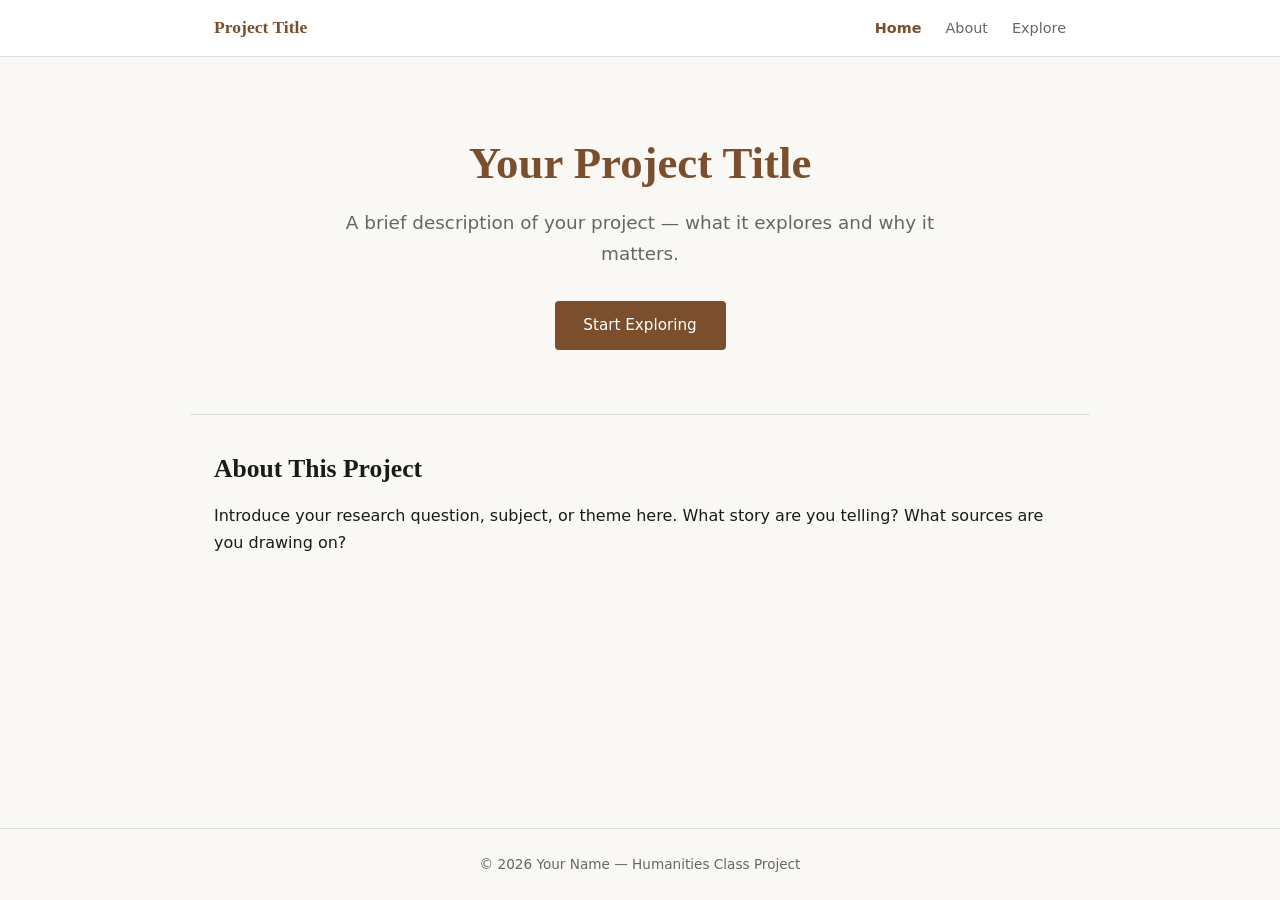
==== index.html @ 685ca919 "Initial project scaffold: HTML/CSS/JS starter site Three-page site (Home, About, Explore) with respo" ====
<!DOCTYPE html>
<html lang="en">
<head>
  <meta charset="UTF-8" />
  <meta name="viewport" content="width=device-width, initial-scale=1.0" />
  <title>Humanities Project</title>
  <link rel="stylesheet" href="css/style.css" />
</head>
<body>

  <header>
    <nav>
      <a href="index.html" class="nav-logo">Project Title</a>
      <ul>
        <li><a href="index.html" class="active">Home</a></li>
        <li><a href="about.html">About</a></li>
        <li><a href="explore.html">Explore</a></li>
      </ul>
    </nav>
  </header>

  <main>
    <section class="hero">
      <h1>Your Project Title</h1>
      <p class="subtitle">A brief description of your project — what it explores and why it matters.</p>
      <a href="explore.html" class="btn">Start Exploring</a>
    </section>

    <section class="intro">
      <h2>About This Project</h2>
      <p>Introduce your research question, subject, or theme here. What story are you telling? What sources are you drawing on?</p>
    </section>
  </main>

  <footer>
    <p>&copy; 2026 Your Name &mdash; Humanities Class Project</p>
  </footer>

  <script src="js/main.js"></script>
</body>
</html>
---- css/style.css ----
/* ===== Reset & Base ===== */
*, *::before, *::after {
  box-sizing: border-box;
  margin: 0;
  padding: 0;
}

:root {
  --color-bg: #faf8f4;
  --color-text: #1a1a1a;
  --color-accent: #7b4f2e;
  --color-accent-light: #c8956a;
  --color-muted: #666;
  --color-border: #ddd;
  --font-serif: Georgia, 'Times New Roman', serif;
  --font-sans: 'Segoe UI', system-ui, sans-serif;
  --max-width: 900px;
}

html {
  font-size: 16px;
  scroll-behavior: smooth;
}

body {
  background: var(--color-bg);
  color: var(--color-text);
  font-family: var(--font-sans);
  line-height: 1.7;
  display: flex;
  flex-direction: column;
  min-height: 100vh;
}

main {
  flex: 1;
}

/* ===== Navigation ===== */
header {
  background: #fff;
  border-bottom: 1px solid var(--color-border);
  position: sticky;
  top: 0;
  z-index: 100;
}

nav {
  max-width: var(--max-width);
  margin: 0 auto;
  padding: 0 1.5rem;
  display: flex;
  align-items: center;
  justify-content: space-between;
  height: 56px;
}

.nav-logo {
  font-family: var(--font-serif);
  font-size: 1.1rem;
  font-weight: bold;
  color: var(--color-accent);
  text-decoration: none;
}

nav ul {
  list-style: none;
  display: flex;
  gap: 1.5rem;
}

nav a {
  text-decoration: none;
  color: var(--color-muted);
  font-size: 0.9rem;
  transition: color 0.2s;
}

nav a:hover,
nav a.active {
  color: var(--color-accent);
  font-weight: 600;
}

/* ===== Hero ===== */
.hero {
  text-align: center;
  padding: 5rem 1.5rem 4rem;
  max-width: var(--max-width);
  margin: 0 auto;
}

.hero h1 {
  font-family: var(--font-serif);
  font-size: 2.8rem;
  line-height: 1.2;
  color: var(--color-accent);
  margin-bottom: 1rem;
}

.hero .subtitle {
  font-size: 1.15rem;
  color: var(--color-muted);
  max-width: 600px;
  margin: 0 auto 2rem;
}

.btn {
  display: inline-block;
  background: var(--color-accent);
  color: #fff;
  padding: 0.7rem 1.8rem;
  border-radius: 4px;
  text-decoration: none;
  font-size: 0.95rem;
  transition: background 0.2s;
}

.btn:hover {
  background: var(--color-accent-light);
}

/* ===== Content Sections ===== */
.intro {
  max-width: var(--max-width);
  margin: 0 auto;
  padding: 2rem 1.5rem 4rem;
  border-top: 1px solid var(--color-border);
}

.intro h2 {
  font-family: var(--font-serif);
  font-size: 1.6rem;
  margin-bottom: 0.75rem;
}

.page-content {
  max-width: var(--max-width);
  margin: 0 auto;
  padding: 3rem 1.5rem;
}

.page-content h1 {
  font-family: var(--font-serif);
  font-size: 2rem;
  margin-bottom: 1.25rem;
  color: var(--color-accent);
}

/* ===== Interactive Container ===== */
#interactive-container {
  margin-top: 2rem;
  min-height: 300px;
  border: 2px dashed var(--color-border);
  border-radius: 8px;
  display: flex;
  align-items: center;
  justify-content: center;
}

.placeholder {
  color: var(--color-muted);
  font-style: italic;
}

/* ===== Footer ===== */
footer {
  text-align: center;
  padding: 1.5rem;
  font-size: 0.85rem;
  color: var(--color-muted);
  border-top: 1px solid var(--color-border);
}

/* ===== Responsive ===== */
@media (max-width: 600px) {
  .hero h1 { font-size: 2rem; }
  nav ul { gap: 1rem; }
}
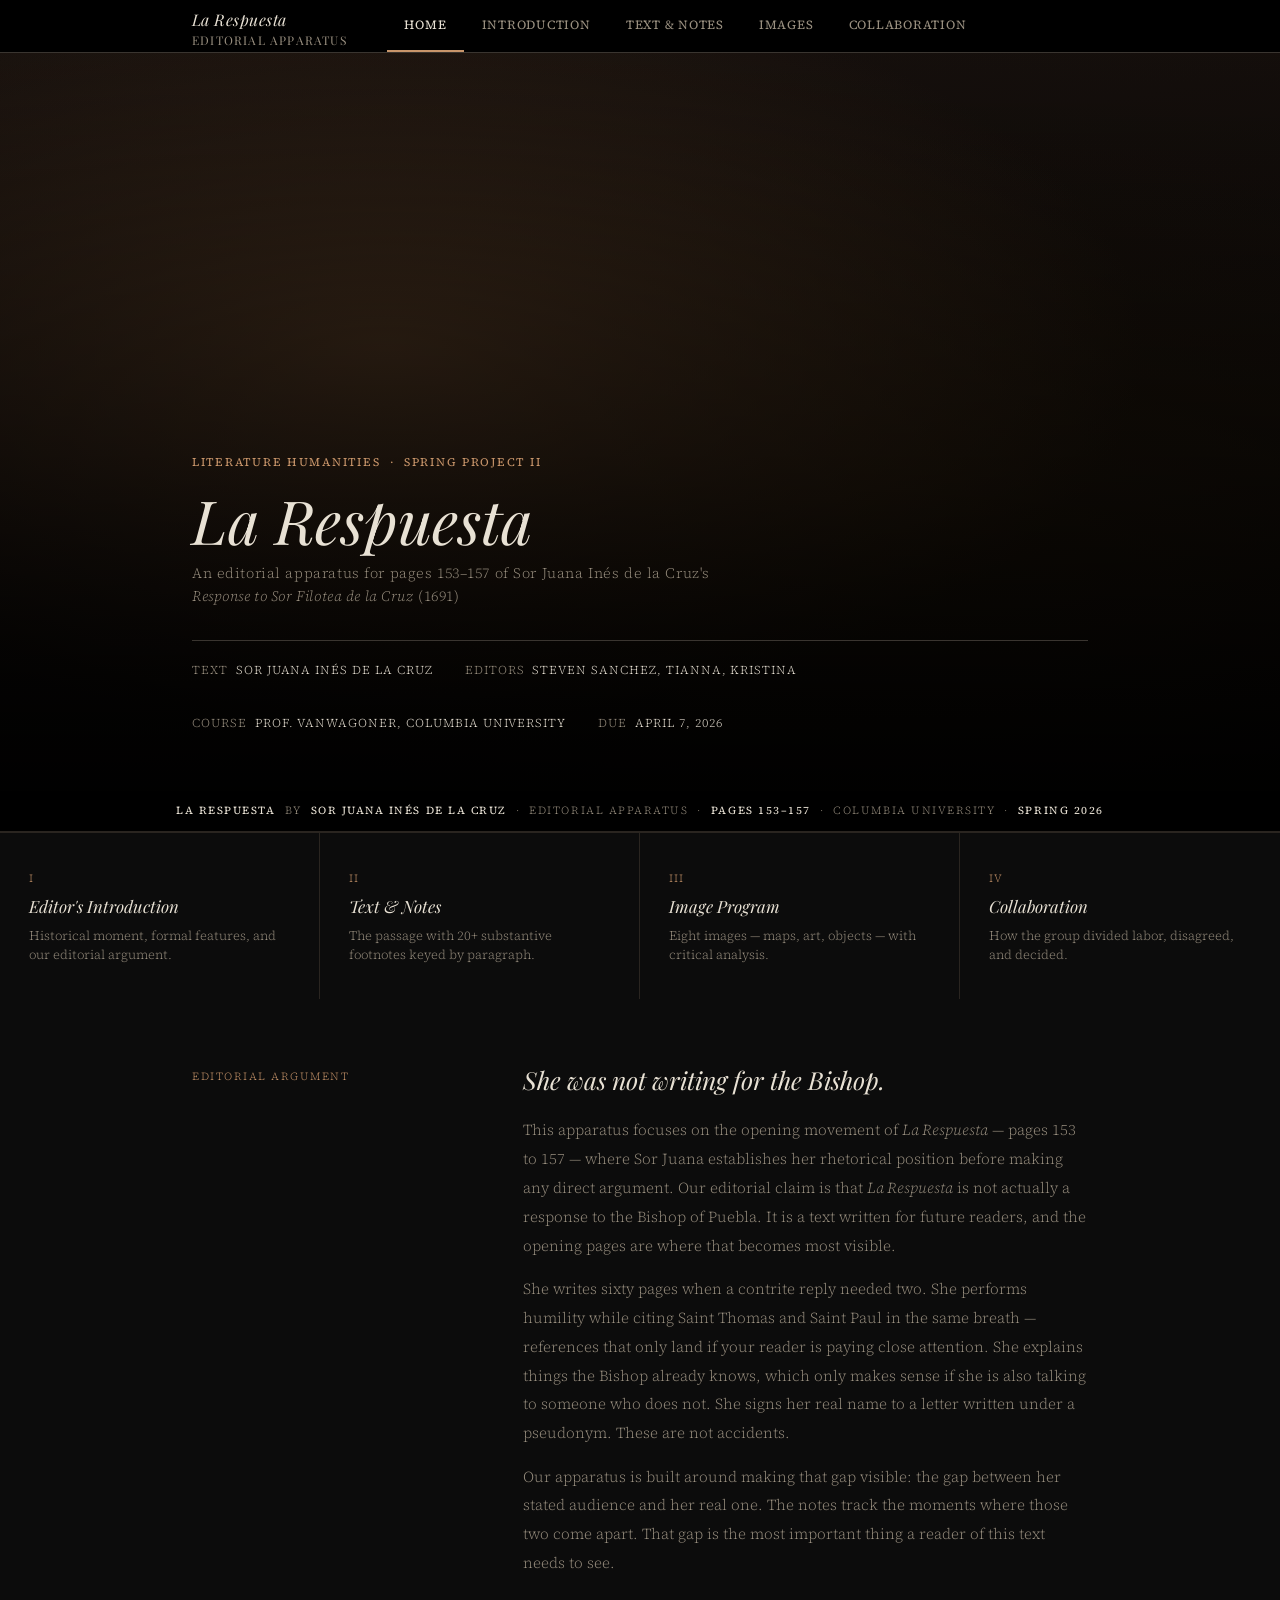
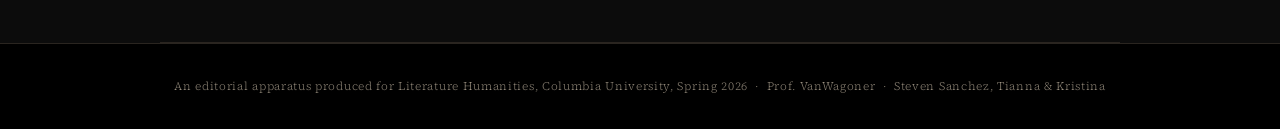
==== commit 0af34271: "Rebuild site: Digital Dante-inspired editorial apparatus for La Respuesta Full redesign with dark sc" ====
--- a/index.html
+++ b/index.html
@@ -3,37 +3,111 @@
 <head>
   <meta charset="UTF-8" />
   <meta name="viewport" content="width=device-width, initial-scale=1.0" />
-  <title>Humanities Project</title>
+  <title>La Respuesta — An Editorial Apparatus</title>
   <link rel="stylesheet" href="css/style.css" />
 </head>
 <body>
 
   <header>
     <nav>
-      <a href="index.html" class="nav-logo">Project Title</a>
+      <a href="index.html" class="nav-logo">
+        La Respuesta
+        <span>Editorial Apparatus</span>
+      </a>
       <ul>
         <li><a href="index.html" class="active">Home</a></li>
-        <li><a href="about.html">About</a></li>
-        <li><a href="explore.html">Explore</a></li>
+        <li><a href="introduction.html">Introduction</a></li>
+        <li><a href="text.html">Text &amp; Notes</a></li>
+        <li><a href="images.html">Images</a></li>
+        <li><a href="collaboration.html">Collaboration</a></li>
       </ul>
     </nav>
   </header>
 
   <main>
+
     <section class="hero">
-      <h1>Your Project Title</h1>
-      <p class="subtitle">A brief description of your project — what it explores and why it matters.</p>
-      <a href="explore.html" class="btn">Start Exploring</a>
+      <div class="hero-bg-fallback"></div>
+      <!-- Replace with a manuscript image: <img class="hero-img" src="assets/hero.jpg" alt=""> -->
+      <div class="hero-overlay"></div>
+      <div class="hero-content">
+        <p class="hero-eyebrow">Literature Humanities &nbsp;·&nbsp; Spring Project II</p>
+        <h1>La Respuesta</h1>
+        <p class="hero-subtitle">
+          An editorial apparatus for pages 153–157 of Sor Juana Inés de la Cruz's
+          <em>Response to Sor Filotea de la Cruz</em> (1691)
+        </p>
+        <div class="hero-meta">
+          <div>Text &nbsp;<span>Sor Juana Inés de la Cruz</span></div>
+          <div>Editors &nbsp;<span>Steven Sanchez, Tianna, Kristina</span></div>
+          <div>Course &nbsp;<span>Prof. VanWagoner, Columbia University</span></div>
+          <div>Due &nbsp;<span>April 7, 2026</span></div>
+        </div>
+      </div>
     </section>
 
-    <section class="intro">
-      <h2>About This Project</h2>
-      <p>Introduce your research question, subject, or theme here. What story are you telling? What sources are you drawing on?</p>
+    <div class="site-banner">
+      <strong>La Respuesta</strong> &nbsp;by&nbsp; <strong>Sor Juana Inés de la Cruz</strong>
+      &nbsp;·&nbsp; Editorial Apparatus &nbsp;·&nbsp; <strong>Pages 153–157</strong>
+      &nbsp;·&nbsp; Columbia University &nbsp;·&nbsp; <strong>Spring 2026</strong>
+    </div>
+
+    <div class="nav-cards">
+      <a href="introduction.html" class="nav-card">
+        <div class="nav-card-label">I</div>
+        <div class="nav-card-title">Editor's Introduction</div>
+        <div class="nav-card-desc">Historical moment, formal features, and our editorial argument.</div>
+      </a>
+      <a href="text.html" class="nav-card">
+        <div class="nav-card-label">II</div>
+        <div class="nav-card-title">Text &amp; Notes</div>
+        <div class="nav-card-desc">The passage with 20+ substantive footnotes keyed by paragraph.</div>
+      </a>
+      <a href="images.html" class="nav-card">
+        <div class="nav-card-label">III</div>
+        <div class="nav-card-title">Image Program</div>
+        <div class="nav-card-desc">Eight images — maps, art, objects — with critical analysis.</div>
+      </a>
+      <a href="collaboration.html" class="nav-card">
+        <div class="nav-card-label">IV</div>
+        <div class="nav-card-title">Collaboration</div>
+        <div class="nav-card-desc">How the group divided labor, disagreed, and decided.</div>
+      </a>
+    </div>
+
+    <section class="claim-section">
+      <div class="claim-label">Editorial Argument</div>
+      <div class="claim-body">
+        <h2>She was not writing for the Bishop.</h2>
+        <p>
+          This apparatus focuses on the opening movement of <em>La Respuesta</em> — pages 153 to 157 —
+          where Sor Juana establishes her rhetorical position before making any direct argument.
+          Our editorial claim is that <em>La Respuesta</em> is not actually a response to the Bishop
+          of Puebla. It is a text written for future readers, and the opening pages are where that
+          becomes most visible.
+        </p>
+        <p>
+          She writes sixty pages when a contrite reply needed two. She performs humility while
+          citing Saint Thomas and Saint Paul in the same breath — references that only land if
+          your reader is paying close attention. She explains things the Bishop already knows,
+          which only makes sense if she is also talking to someone who does not. She signs her
+          real name to a letter written under a pseudonym. These are not accidents.
+        </p>
+        <p>
+          Our apparatus is built around making that gap visible: the gap between her stated
+          audience and her real one. The notes track the moments where those two come apart.
+          That gap is the most important thing a reader of this text needs to see.
+        </p>
+      </div>
     </section>
+
   </main>
 
   <footer>
-    <p>&copy; 2026 Your Name &mdash; Humanities Class Project</p>
+    <p>
+      An editorial apparatus produced for Literature Humanities, Columbia University, Spring 2026 &nbsp;·&nbsp;
+      Prof. VanWagoner &nbsp;·&nbsp; Steven Sanchez, Tianna &amp; Kristina
+    </p>
   </footer>
 
   <script src="js/main.js"></script>
--- a/css/style.css
+++ b/css/style.css
@@ -1,4 +1,7 @@
-/* ===== Reset & Base ===== */
+/* ===== Fonts ===== */
+@import url('https://fonts.googleapis.com/css2?family=IM+Fell+English:ital@0;1&family=Playfair+Display:ital,wght@0,400;0,700;1,400&family=Source+Serif+4:ital,wght@0,300;0,400;1,300;1,400&display=swap');
+
+/* ===== Reset ===== */
 *, *::before, *::after {
   box-sizing: border-box;
   margin: 0;
@@ -6,174 +9,556 @@
 }
 
 :root {
-  --color-bg: #faf8f4;
-  --color-text: #1a1a1a;
-  --color-accent: #7b4f2e;
-  --color-accent-light: #c8956a;
-  --color-muted: #666;
-  --color-border: #ddd;
-  --font-serif: Georgia, 'Times New Roman', serif;
-  --font-sans: 'Segoe UI', system-ui, sans-serif;
-  --max-width: 900px;
-}
-
-html {
-  font-size: 16px;
-  scroll-behavior: smooth;
-}
+  --bg:          #0c0c0c;
+  --bg-section:  #111111;
+  --text:        #e8e1d4;
+  --text-muted:  #9a9080;
+  --accent:      #c8956a;
+  --accent-dim:  #7a4f2e;
+  --border:      #2a2520;
+  --border-mid:  #3a3530;
+  --gold:        #c9a84c;
+  --max-width:   960px;
+  --font-serif:  'IM Fell English', 'Playfair Display', Georgia, serif;
+  --font-body:   'Source Serif 4', Georgia, serif;
+}
+
+html { font-size: 16px; scroll-behavior: smooth; }
 
 body {
-  background: var(--color-bg);
-  color: var(--color-text);
-  font-family: var(--font-sans);
-  line-height: 1.7;
+  background: var(--bg);
+  color: var(--text);
+  font-family: var(--font-body);
+  font-weight: 300;
+  line-height: 1.8;
   display: flex;
   flex-direction: column;
   min-height: 100vh;
 }
 
-main {
-  flex: 1;
-}
+main { flex: 1; }
+
+a { color: inherit; text-decoration: none; }
 
 /* ===== Navigation ===== */
 header {
-  background: #fff;
-  border-bottom: 1px solid var(--color-border);
+  background: #000;
+  border-bottom: 1px solid var(--border-mid);
   position: sticky;
   top: 0;
-  z-index: 100;
+  z-index: 200;
 }
 
 nav {
   max-width: var(--max-width);
   margin: 0 auto;
-  padding: 0 1.5rem;
+  padding: 0 2rem;
   display: flex;
   align-items: center;
-  justify-content: space-between;
-  height: 56px;
+  height: 52px;
+  gap: 0;
 }
 
 .nav-logo {
   font-family: var(--font-serif);
-  font-size: 1.1rem;
-  font-weight: bold;
-  color: var(--color-accent);
-  text-decoration: none;
+  font-size: 1rem;
+  color: var(--text);
+  letter-spacing: 0.03em;
+  margin-right: 2.5rem;
+  white-space: nowrap;
+  font-style: italic;
+}
+
+.nav-logo span {
+  font-style: normal;
+  color: var(--text-muted);
+  font-size: 0.75rem;
+  letter-spacing: 0.1em;
+  text-transform: uppercase;
+  display: block;
+  line-height: 1;
 }
 
 nav ul {
   list-style: none;
   display: flex;
-  gap: 1.5rem;
-}
-
-nav a {
-  text-decoration: none;
-  color: var(--color-muted);
-  font-size: 0.9rem;
-  transition: color 0.2s;
-}
-
-nav a:hover,
-nav a.active {
-  color: var(--color-accent);
-  font-weight: 600;
+  height: 100%;
+}
+
+nav ul li {
+  height: 100%;
+}
+
+nav ul li a {
+  display: flex;
+  align-items: center;
+  height: 100%;
+  padding: 0 1.1rem;
+  font-family: var(--font-body);
+  font-size: 0.78rem;
+  font-weight: 400;
+  letter-spacing: 0.06em;
+  text-transform: uppercase;
+  color: var(--text-muted);
+  border-bottom: 2px solid transparent;
+  transition: color 0.2s, border-color 0.2s;
+}
+
+nav ul li a:hover,
+nav ul li a.active {
+  color: var(--text);
+  border-bottom-color: var(--accent);
 }
 
 /* ===== Hero ===== */
 .hero {
-  text-align: center;
-  padding: 5rem 1.5rem 4rem;
+  position: relative;
+  height: 82vh;
+  min-height: 520px;
+  display: flex;
+  align-items: flex-end;
+  overflow: hidden;
+  background: #000;
+}
+
+.hero-img {
+  position: absolute;
+  inset: 0;
+  width: 100%;
+  height: 100%;
+  object-fit: cover;
+  opacity: 0.45;
+}
+
+/* Fallback parchment texture when no image is present */
+.hero-bg-fallback {
+  position: absolute;
+  inset: 0;
+  background:
+    radial-gradient(ellipse at 30% 40%, #3d2a1a 0%, transparent 60%),
+    radial-gradient(ellipse at 70% 60%, #1a1208 0%, transparent 60%),
+    linear-gradient(170deg, #1c1410 0%, #080604 100%);
+  opacity: 1;
+}
+
+.hero-overlay {
+  position: absolute;
+  inset: 0;
+  background: linear-gradient(
+    to top,
+    rgba(0,0,0,0.92) 0%,
+    rgba(0,0,0,0.5) 45%,
+    rgba(0,0,0,0.15) 100%
+  );
+}
+
+.hero-content {
+  position: relative;
+  z-index: 10;
   max-width: var(--max-width);
   margin: 0 auto;
+  padding: 0 2rem 3.5rem;
+  width: 100%;
+}
+
+.hero-eyebrow {
+  font-family: var(--font-body);
+  font-size: 0.72rem;
+  font-weight: 400;
+  letter-spacing: 0.15em;
+  text-transform: uppercase;
+  color: var(--accent);
+  margin-bottom: 0.9rem;
 }
 
 .hero h1 {
   font-family: var(--font-serif);
-  font-size: 2.8rem;
-  line-height: 1.2;
-  color: var(--color-accent);
-  margin-bottom: 1rem;
-}
-
-.hero .subtitle {
-  font-size: 1.15rem;
-  color: var(--color-muted);
-  max-width: 600px;
-  margin: 0 auto 2rem;
-}
-
-.btn {
-  display: inline-block;
-  background: var(--color-accent);
-  color: #fff;
-  padding: 0.7rem 1.8rem;
-  border-radius: 4px;
-  text-decoration: none;
-  font-size: 0.95rem;
+  font-size: clamp(2.2rem, 5vw, 3.8rem);
+  font-weight: 400;
+  font-style: italic;
+  line-height: 1.1;
+  color: var(--text);
+  margin-bottom: 0.5rem;
+  max-width: 700px;
+}
+
+.hero-subtitle {
+  font-family: var(--font-body);
+  font-size: 0.9rem;
+  color: var(--text-muted);
+  letter-spacing: 0.04em;
+  margin-bottom: 2rem;
+  max-width: 560px;
+  line-height: 1.6;
+}
+
+.hero-meta {
+  display: flex;
+  gap: 2rem;
+  flex-wrap: wrap;
+  font-size: 0.75rem;
+  letter-spacing: 0.08em;
+  text-transform: uppercase;
+  color: var(--text-muted);
+  border-top: 1px solid var(--border-mid);
+  padding-top: 1.2rem;
+}
+
+.hero-meta span { color: var(--text); }
+
+/* ===== Banner strip (like Digital Dante's subtitle bar) ===== */
+.site-banner {
+  background: #000;
+  border-bottom: 1px solid var(--border);
+  text-align: center;
+  padding: 0.65rem 2rem;
+  font-size: 0.68rem;
+  letter-spacing: 0.14em;
+  text-transform: uppercase;
+  color: var(--text-muted);
+}
+
+.site-banner strong { color: var(--text); font-weight: 400; }
+
+/* ===== Nav Cards (home page section grid) ===== */
+.nav-cards {
+  display: grid;
+  grid-template-columns: repeat(auto-fit, minmax(200px, 1fr));
+  border-top: 1px solid var(--border);
+}
+
+.nav-card {
+  border-right: 1px solid var(--border);
+  padding: 2.2rem 1.8rem;
   transition: background 0.2s;
-}
-
-.btn:hover {
-  background: var(--color-accent-light);
-}
-
-/* ===== Content Sections ===== */
-.intro {
+  cursor: pointer;
+  display: flex;
+  flex-direction: column;
+  gap: 0.5rem;
+}
+
+.nav-card:last-child { border-right: none; }
+
+.nav-card:hover { background: var(--bg-section); }
+
+.nav-card-label {
+  font-size: 0.68rem;
+  letter-spacing: 0.12em;
+  text-transform: uppercase;
+  color: var(--accent);
+}
+
+.nav-card-title {
+  font-family: var(--font-serif);
+  font-size: 1.05rem;
+  font-style: italic;
+  color: var(--text);
+  line-height: 1.3;
+}
+
+.nav-card-desc {
+  font-size: 0.8rem;
+  color: var(--text-muted);
+  line-height: 1.5;
+}
+
+/* ===== Claim section ===== */
+.claim-section {
   max-width: var(--max-width);
   margin: 0 auto;
-  padding: 2rem 1.5rem 4rem;
-  border-top: 1px solid var(--color-border);
-}
-
-.intro h2 {
-  font-family: var(--font-serif);
-  font-size: 1.6rem;
-  margin-bottom: 0.75rem;
+  padding: 4rem 2rem;
+  display: grid;
+  grid-template-columns: 1fr 2fr;
+  gap: 3rem;
+  border-bottom: 1px solid var(--border);
+}
+
+.claim-label {
+  font-size: 0.68rem;
+  letter-spacing: 0.14em;
+  text-transform: uppercase;
+  color: var(--accent);
+  padding-top: 0.25rem;
+}
+
+.claim-body h2 {
+  font-family: var(--font-serif);
+  font-size: 1.55rem;
+  font-style: italic;
+  font-weight: 400;
+  line-height: 1.35;
+  color: var(--text);
+  margin-bottom: 1.2rem;
+}
+
+.claim-body p {
+  font-size: 0.95rem;
+  color: var(--text-muted);
+  line-height: 1.9;
+  margin-bottom: 0.9rem;
+}
+
+.claim-body p:last-child { margin-bottom: 0; }
+
+/* ===== Page layout ===== */
+.page-header {
+  background: #000;
+  border-bottom: 1px solid var(--border-mid);
+  padding: 3.5rem 2rem 2.5rem;
+}
+
+.page-header-inner {
+  max-width: var(--max-width);
+  margin: 0 auto;
+}
+
+.page-eyebrow {
+  font-size: 0.68rem;
+  letter-spacing: 0.14em;
+  text-transform: uppercase;
+  color: var(--accent);
+  margin-bottom: 0.8rem;
+}
+
+.page-header h1 {
+  font-family: var(--font-serif);
+  font-size: clamp(1.8rem, 4vw, 2.8rem);
+  font-style: italic;
+  font-weight: 400;
+  line-height: 1.2;
+  color: var(--text);
+  margin-bottom: 0.7rem;
+}
+
+.page-header .byline {
+  font-size: 0.78rem;
+  color: var(--text-muted);
+  letter-spacing: 0.04em;
 }
 
 .page-content {
   max-width: var(--max-width);
   margin: 0 auto;
-  padding: 3rem 1.5rem;
-}
-
-.page-content h1 {
-  font-family: var(--font-serif);
-  font-size: 2rem;
-  margin-bottom: 1.25rem;
-  color: var(--color-accent);
-}
-
-/* ===== Interactive Container ===== */
-#interactive-container {
-  margin-top: 2rem;
-  min-height: 300px;
-  border: 2px dashed var(--color-border);
-  border-radius: 8px;
+  padding: 3rem 2rem 5rem;
+}
+
+/* ===== Prose ===== */
+.prose h2 {
+  font-family: var(--font-serif);
+  font-size: 1.35rem;
+  font-style: italic;
+  font-weight: 400;
+  color: var(--text);
+  margin: 2.5rem 0 0.9rem;
+  padding-bottom: 0.5rem;
+  border-bottom: 1px solid var(--border);
+}
+
+.prose p {
+  font-size: 1rem;
+  line-height: 1.9;
+  color: var(--text-muted);
+  margin-bottom: 1.2rem;
+}
+
+.prose p strong { color: var(--text); font-weight: 400; }
+
+.prose blockquote {
+  margin: 2rem 0;
+  padding: 1.2rem 1.8rem;
+  border-left: 3px solid var(--accent-dim);
+  background: var(--bg-section);
+}
+
+.prose blockquote p {
+  font-style: italic;
+  color: var(--text);
+  margin-bottom: 0;
+}
+
+/* ===== Annotated text ===== */
+.text-passage {
+  background: var(--bg-section);
+  border: 1px solid var(--border-mid);
+  border-radius: 2px;
+  padding: 2.5rem 3rem;
+  margin-bottom: 3rem;
+  font-family: var(--font-serif);
+  font-size: 1rem;
+  line-height: 2.1;
+  color: var(--text);
+}
+
+.text-passage p { margin-bottom: 1.2em; }
+
+.note-marker {
+  color: var(--gold);
+  font-size: 0.72rem;
+  vertical-align: super;
+  cursor: pointer;
+  font-family: var(--font-body);
+  font-style: normal;
+  margin-left: 1px;
+  transition: color 0.15s;
+}
+
+.note-marker:hover { color: var(--accent); }
+
+/* ===== Notes list ===== */
+.notes-list {
+  counter-reset: note;
+  list-style: none;
+  padding: 0;
+}
+
+.notes-list li {
+  display: grid;
+  grid-template-columns: 2.5rem 1fr;
+  gap: 0.5rem;
+  padding: 1.1rem 0;
+  border-bottom: 1px solid var(--border);
+  font-size: 0.9rem;
+  line-height: 1.75;
+  color: var(--text-muted);
+}
+
+.notes-list li:last-child { border-bottom: none; }
+
+.note-num {
+  color: var(--gold);
+  font-family: var(--font-body);
+  font-size: 0.75rem;
+  padding-top: 0.15rem;
+  font-style: normal;
+}
+
+.note-tag {
+  font-size: 0.65rem;
+  letter-spacing: 0.08em;
+  text-transform: uppercase;
+  color: var(--accent-dim);
+  border: 1px solid var(--accent-dim);
+  padding: 0.1rem 0.4rem;
+  border-radius: 2px;
+  margin-left: 0.5rem;
+  vertical-align: middle;
+}
+
+/* ===== Images ===== */
+.image-grid {
+  display: grid;
+  grid-template-columns: 1fr;
+  gap: 4rem;
+}
+
+.image-entry {
+  border-bottom: 1px solid var(--border);
+  padding-bottom: 4rem;
+}
+
+.image-entry:last-child { border-bottom: none; padding-bottom: 0; }
+
+.image-figure {
+  background: var(--bg-section);
+  border: 1px solid var(--border-mid);
+  margin-bottom: 1.5rem;
   display: flex;
   align-items: center;
   justify-content: center;
-}
-
-.placeholder {
-  color: var(--color-muted);
-  font-style: italic;
+  min-height: 260px;
+  overflow: hidden;
+}
+
+.image-figure img {
+  width: 100%;
+  display: block;
+  max-height: 500px;
+  object-fit: contain;
+}
+
+.image-placeholder {
+  display: flex;
+  flex-direction: column;
+  align-items: center;
+  justify-content: center;
+  min-height: 260px;
+  color: var(--text-muted);
+  text-align: center;
+  padding: 2rem;
+}
+
+.image-placeholder .icon { font-size: 2rem; margin-bottom: 0.5rem; opacity: 0.3; }
+
+.image-num {
+  font-size: 0.65rem;
+  letter-spacing: 0.12em;
+  text-transform: uppercase;
+  color: var(--accent);
+  margin-bottom: 0.4rem;
+}
+
+.image-caption {
+  font-family: var(--font-serif);
+  font-size: 1.05rem;
+  font-style: italic;
+  color: var(--text);
+  margin-bottom: 0.4rem;
+}
+
+.image-source {
+  font-size: 0.75rem;
+  color: var(--text-muted);
+  margin-bottom: 1.1rem;
+}
+
+.image-analysis {
+  font-size: 0.92rem;
+  line-height: 1.85;
+  color: var(--text-muted);
+}
+
+/* ===== Argument callout ===== */
+.callout {
+  border: 1px solid var(--accent-dim);
+  background: #160e08;
+  padding: 1.5rem 2rem;
+  margin: 2rem 0;
+  border-radius: 2px;
+}
+
+.callout-label {
+  font-size: 0.65rem;
+  letter-spacing: 0.12em;
+  text-transform: uppercase;
+  color: var(--accent);
+  margin-bottom: 0.6rem;
+}
+
+.callout p {
+  font-size: 0.92rem;
+  color: var(--text);
+  line-height: 1.8;
+  margin: 0;
 }
 
 /* ===== Footer ===== */
 footer {
+  background: #000;
+  border-top: 1px solid var(--border);
+  padding: 2rem;
   text-align: center;
-  padding: 1.5rem;
-  font-size: 0.85rem;
-  color: var(--color-muted);
-  border-top: 1px solid var(--color-border);
-}
+  font-size: 0.72rem;
+  letter-spacing: 0.06em;
+  color: var(--text-muted);
+}
+
+footer a { color: var(--text-muted); border-bottom: 1px solid var(--border-mid); }
 
 /* ===== Responsive ===== */
-@media (max-width: 600px) {
-  .hero h1 { font-size: 2rem; }
-  nav ul { gap: 1rem; }
-}
+@media (max-width: 700px) {
+  .claim-section { grid-template-columns: 1fr; gap: 1rem; }
+  .nav-cards { grid-template-columns: 1fr 1fr; }
+  .text-passage { padding: 1.5rem; }
+  nav ul li a { padding: 0 0.7rem; font-size: 0.72rem; }
+  .nav-logo { margin-right: 1rem; }
+}
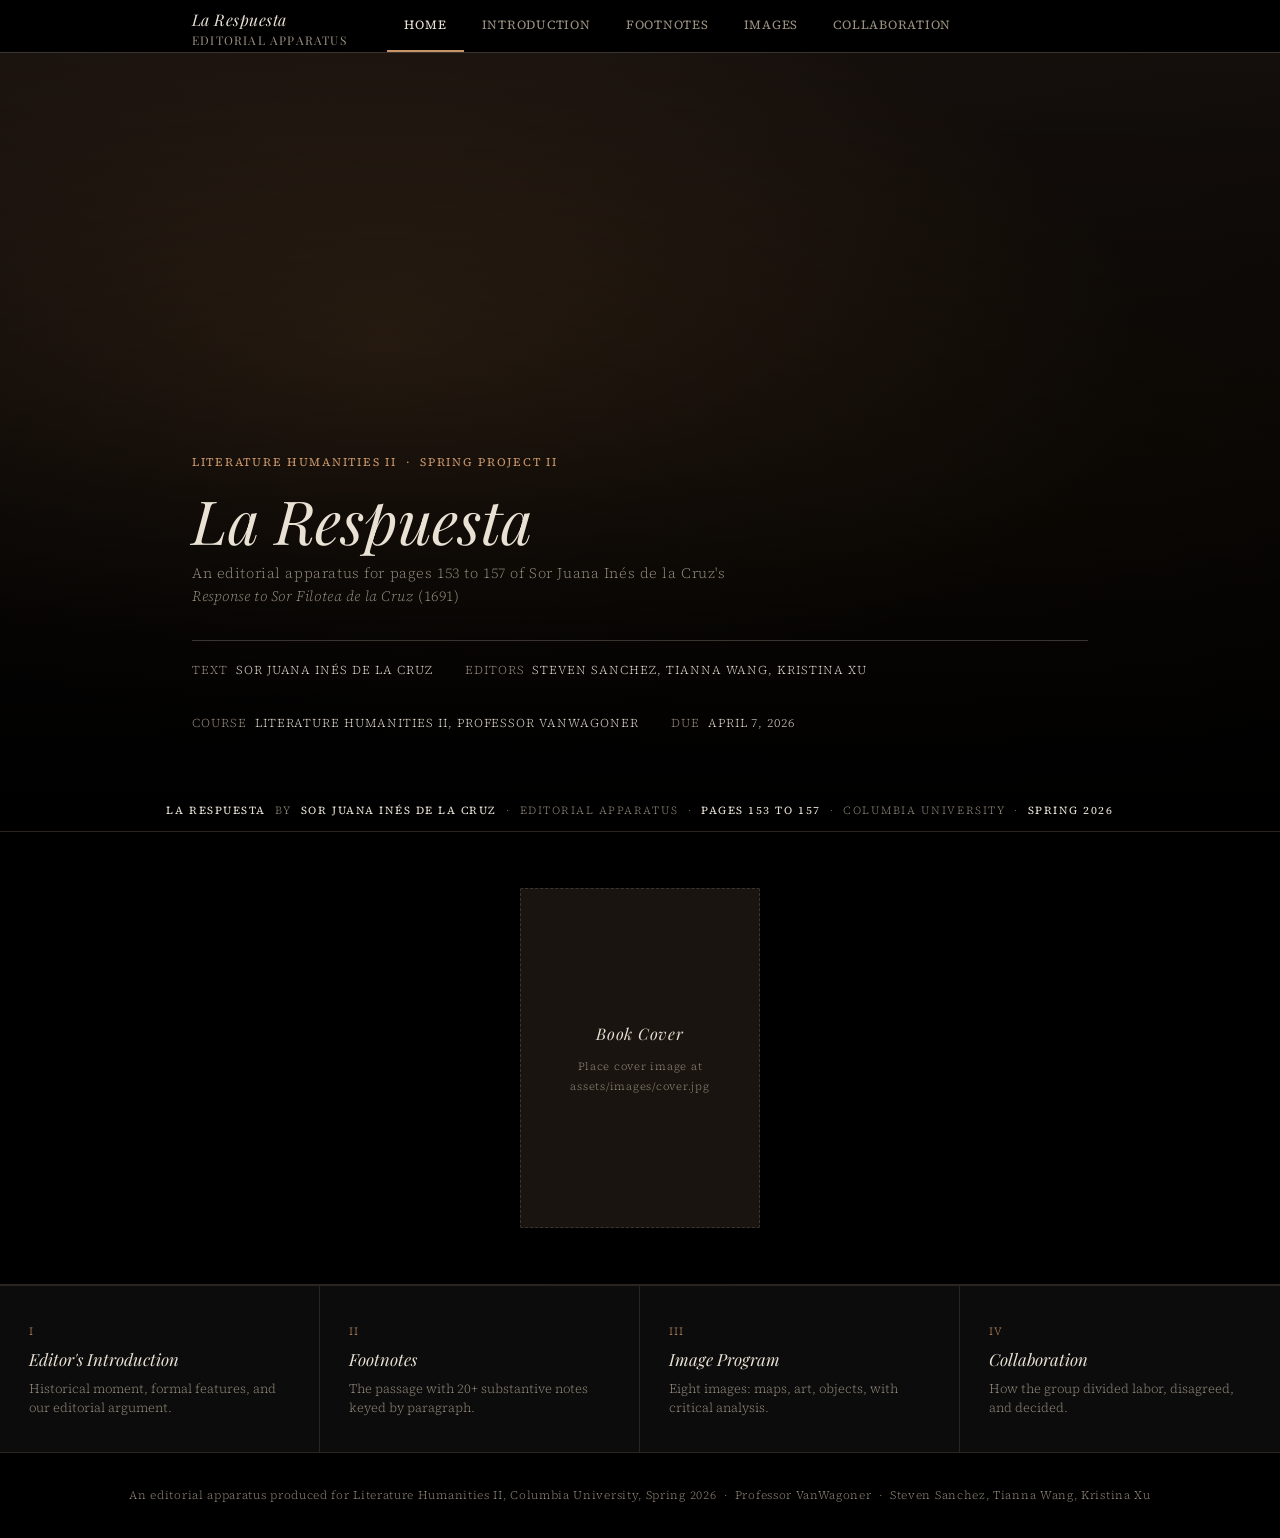
==== commit 0e464653: "Edits: book cover, remove editorial argument section, clean fillers, fix names/course/em dashes - Ad" ====
--- a/index.html
+++ b/index.html
@@ -3,7 +3,7 @@
 <head>
   <meta charset="UTF-8" />
   <meta name="viewport" content="width=device-width, initial-scale=1.0" />
-  <title>La Respuesta — An Editorial Apparatus</title>
+  <title>La Respuesta: An Editorial Apparatus</title>
   <link rel="stylesheet" href="css/style.css" />
 </head>
 <body>
@@ -17,7 +17,7 @@
       <ul>
         <li><a href="index.html" class="active">Home</a></li>
         <li><a href="introduction.html">Introduction</a></li>
-        <li><a href="text.html">Text &amp; Notes</a></li>
+        <li><a href="text.html">Footnotes</a></li>
         <li><a href="images.html">Images</a></li>
         <li><a href="collaboration.html">Collaboration</a></li>
       </ul>
@@ -28,19 +28,19 @@
 
     <section class="hero">
       <div class="hero-bg-fallback"></div>
-      <!-- Replace with a manuscript image: <img class="hero-img" src="assets/hero.jpg" alt=""> -->
+      <!-- To add a background image: <img class="hero-img" src="assets/images/hero.jpg" alt=""> -->
       <div class="hero-overlay"></div>
       <div class="hero-content">
-        <p class="hero-eyebrow">Literature Humanities &nbsp;·&nbsp; Spring Project II</p>
+        <p class="hero-eyebrow">Literature Humanities II &nbsp;·&nbsp; Spring Project II</p>
         <h1>La Respuesta</h1>
         <p class="hero-subtitle">
-          An editorial apparatus for pages 153–157 of Sor Juana Inés de la Cruz's
+          An editorial apparatus for pages 153 to 157 of Sor Juana Inés de la Cruz's
           <em>Response to Sor Filotea de la Cruz</em> (1691)
         </p>
         <div class="hero-meta">
           <div>Text &nbsp;<span>Sor Juana Inés de la Cruz</span></div>
-          <div>Editors &nbsp;<span>Steven Sanchez, Tianna, Kristina</span></div>
-          <div>Course &nbsp;<span>Prof. VanWagoner, Columbia University</span></div>
+          <div>Editors &nbsp;<span>Steven Sanchez, Tianna Wang, Kristina Xu</span></div>
+          <div>Course &nbsp;<span>Literature Humanities II, Professor VanWagoner</span></div>
           <div>Due &nbsp;<span>April 7, 2026</span></div>
         </div>
       </div>
@@ -48,9 +48,25 @@
 
     <div class="site-banner">
       <strong>La Respuesta</strong> &nbsp;by&nbsp; <strong>Sor Juana Inés de la Cruz</strong>
-      &nbsp;·&nbsp; Editorial Apparatus &nbsp;·&nbsp; <strong>Pages 153–157</strong>
+      &nbsp;·&nbsp; Editorial Apparatus &nbsp;·&nbsp; <strong>Pages 153 to 157</strong>
       &nbsp;·&nbsp; Columbia University &nbsp;·&nbsp; <strong>Spring 2026</strong>
     </div>
+
+    <!-- Book Cover -->
+    <section class="book-cover-section">
+      <div class="book-cover-inner">
+        <div class="book-cover-frame">
+          <!-- Replace src with your cover image file: assets/images/cover.jpg -->
+          <div class="book-cover-placeholder">
+            <span>Book Cover</span>
+            <small>Place cover image at assets/images/cover.jpg</small>
+          </div>
+          <!-- Uncomment once you have the image:
+          <img src="assets/images/cover.jpg" alt="Edition cover">
+          -->
+        </div>
+      </div>
+    </section>
 
     <div class="nav-cards">
       <a href="introduction.html" class="nav-card">
@@ -60,13 +76,13 @@
       </a>
       <a href="text.html" class="nav-card">
         <div class="nav-card-label">II</div>
-        <div class="nav-card-title">Text &amp; Notes</div>
-        <div class="nav-card-desc">The passage with 20+ substantive footnotes keyed by paragraph.</div>
+        <div class="nav-card-title">Footnotes</div>
+        <div class="nav-card-desc">The passage with 20+ substantive notes keyed by paragraph.</div>
       </a>
       <a href="images.html" class="nav-card">
         <div class="nav-card-label">III</div>
         <div class="nav-card-title">Image Program</div>
-        <div class="nav-card-desc">Eight images — maps, art, objects — with critical analysis.</div>
+        <div class="nav-card-desc">Eight images: maps, art, objects, with critical analysis.</div>
       </a>
       <a href="collaboration.html" class="nav-card">
         <div class="nav-card-label">IV</div>
@@ -75,38 +91,12 @@
       </a>
     </div>
 
-    <section class="claim-section">
-      <div class="claim-label">Editorial Argument</div>
-      <div class="claim-body">
-        <h2>She was not writing for the Bishop.</h2>
-        <p>
-          This apparatus focuses on the opening movement of <em>La Respuesta</em> — pages 153 to 157 —
-          where Sor Juana establishes her rhetorical position before making any direct argument.
-          Our editorial claim is that <em>La Respuesta</em> is not actually a response to the Bishop
-          of Puebla. It is a text written for future readers, and the opening pages are where that
-          becomes most visible.
-        </p>
-        <p>
-          She writes sixty pages when a contrite reply needed two. She performs humility while
-          citing Saint Thomas and Saint Paul in the same breath — references that only land if
-          your reader is paying close attention. She explains things the Bishop already knows,
-          which only makes sense if she is also talking to someone who does not. She signs her
-          real name to a letter written under a pseudonym. These are not accidents.
-        </p>
-        <p>
-          Our apparatus is built around making that gap visible: the gap between her stated
-          audience and her real one. The notes track the moments where those two come apart.
-          That gap is the most important thing a reader of this text needs to see.
-        </p>
-      </div>
-    </section>
-
   </main>
 
   <footer>
     <p>
-      An editorial apparatus produced for Literature Humanities, Columbia University, Spring 2026 &nbsp;·&nbsp;
-      Prof. VanWagoner &nbsp;·&nbsp; Steven Sanchez, Tianna &amp; Kristina
+      An editorial apparatus produced for Literature Humanities II, Columbia University, Spring 2026 &nbsp;·&nbsp;
+      Professor VanWagoner &nbsp;·&nbsp; Steven Sanchez, Tianna Wang, Kristina Xu
     </p>
   </footer>
 
--- a/css/style.css
+++ b/css/style.css
@@ -262,6 +262,61 @@
   line-height: 1.5;
 }
 
+/* ===== Book Cover ===== */
+.book-cover-section {
+  background: #000;
+  border-bottom: 1px solid var(--border);
+  padding: 3.5rem 2rem;
+  display: flex;
+  justify-content: center;
+}
+
+.book-cover-inner {
+  display: flex;
+  justify-content: center;
+}
+
+.book-cover-frame {
+  width: 240px;
+  box-shadow: 0 8px 40px rgba(0,0,0,0.8), 4px 0 12px rgba(0,0,0,0.5);
+  border-radius: 2px;
+  overflow: hidden;
+  background: #1a1410;
+}
+
+.book-cover-frame img {
+  width: 100%;
+  display: block;
+}
+
+.book-cover-placeholder {
+  width: 240px;
+  height: 340px;
+  display: flex;
+  flex-direction: column;
+  align-items: center;
+  justify-content: center;
+  gap: 0.5rem;
+  border: 1px dashed var(--border-mid);
+  color: var(--text-muted);
+  font-size: 0.78rem;
+  text-align: center;
+  padding: 1rem;
+  letter-spacing: 0.06em;
+}
+
+.book-cover-placeholder span {
+  font-family: var(--font-serif);
+  font-style: italic;
+  font-size: 1rem;
+  color: var(--text);
+}
+
+.book-cover-placeholder small {
+  font-size: 0.68rem;
+  color: var(--text-muted);
+}
+
 /* ===== Claim section ===== */
 .claim-section {
   max-width: var(--max-width);
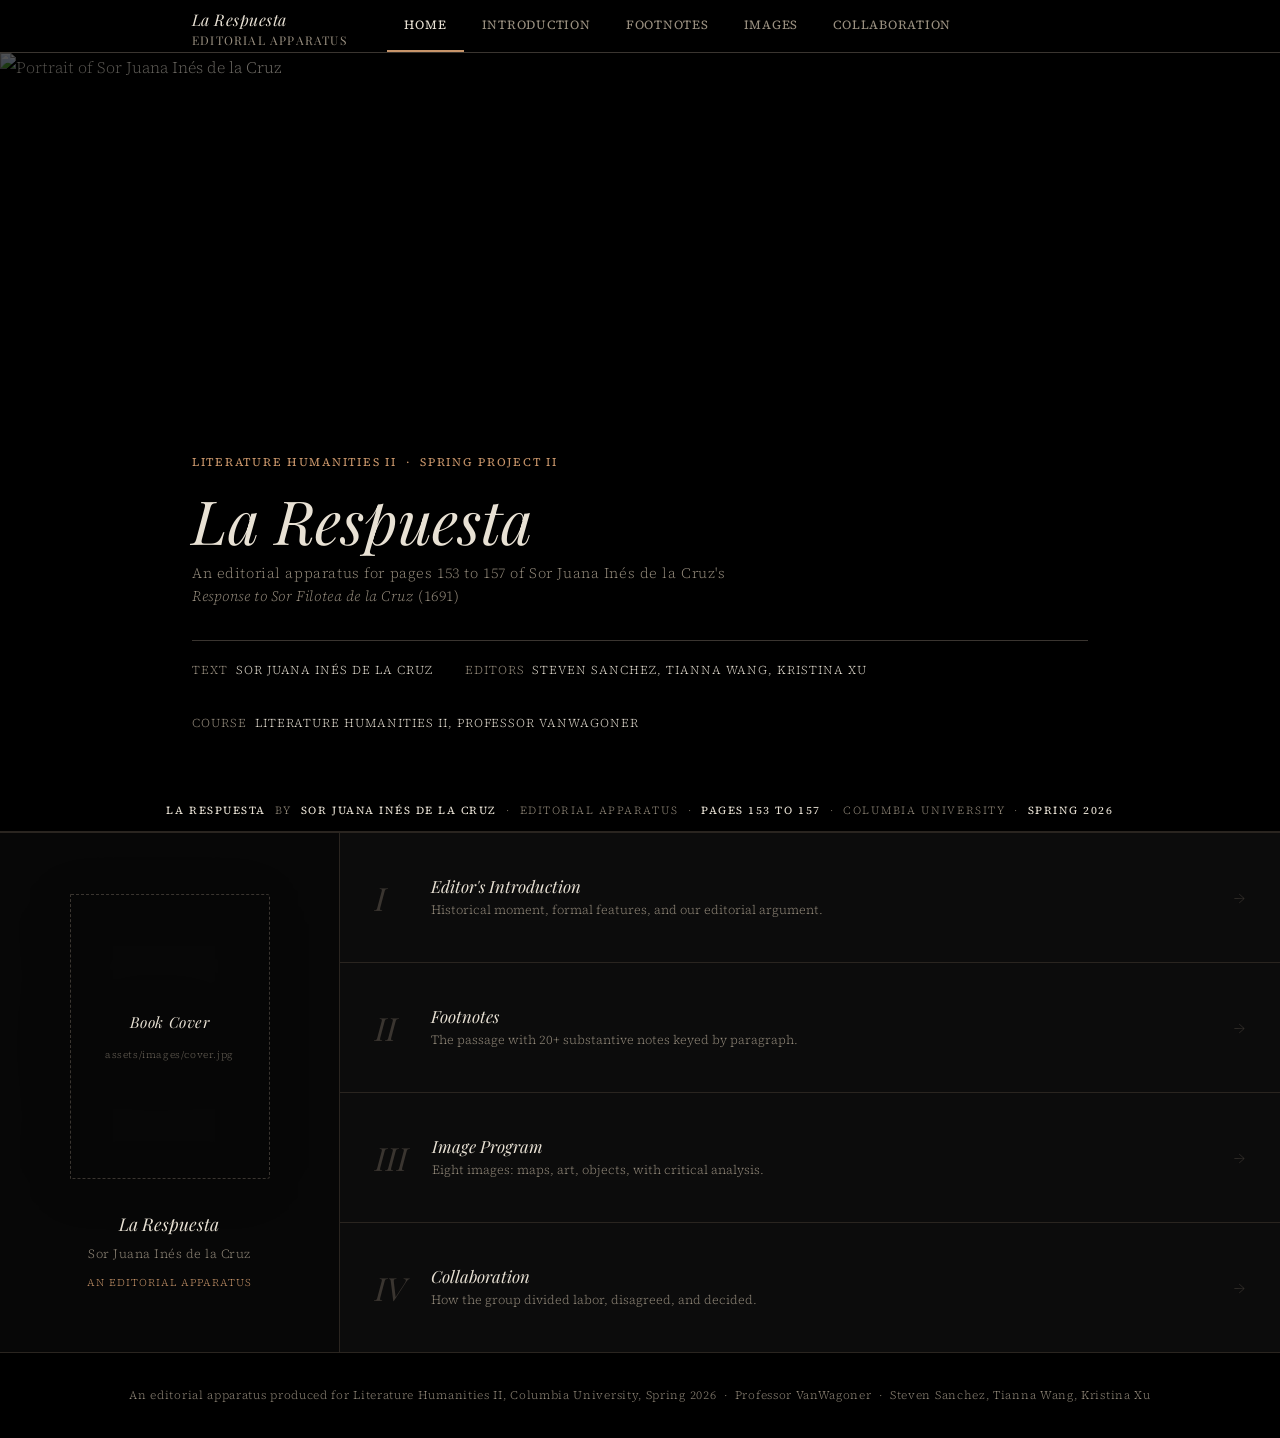
==== commit 3a362d9c: "Redesign: portrait hero + integrated cover/nav split layout - Hero now uses sor-juana.jpg portrait w" ====
--- a/index.html
+++ b/index.html
@@ -27,8 +27,8 @@
   <main>
 
     <section class="hero">
-      <div class="hero-bg-fallback"></div>
-      <!-- To add a background image: <img class="hero-img" src="assets/images/hero.jpg" alt=""> -->
+      <!-- Portrait of Sor Juana — save image to assets/images/sor-juana.jpg -->
+      <img class="hero-img" src="assets/images/sor-juana.jpg" alt="Portrait of Sor Juana Inés de la Cruz">
       <div class="hero-overlay"></div>
       <div class="hero-content">
         <p class="hero-eyebrow">Literature Humanities II &nbsp;·&nbsp; Spring Project II</p>
@@ -41,7 +41,6 @@
           <div>Text &nbsp;<span>Sor Juana Inés de la Cruz</span></div>
           <div>Editors &nbsp;<span>Steven Sanchez, Tianna Wang, Kristina Xu</span></div>
           <div>Course &nbsp;<span>Literature Humanities II, Professor VanWagoner</span></div>
-          <div>Due &nbsp;<span>April 7, 2026</span></div>
         </div>
       </div>
     </section>
@@ -52,44 +51,60 @@
       &nbsp;·&nbsp; Columbia University &nbsp;·&nbsp; <strong>Spring 2026</strong>
     </div>
 
-    <!-- Book Cover -->
-    <section class="book-cover-section">
-      <div class="book-cover-inner">
-        <div class="book-cover-frame">
-          <!-- Replace src with your cover image file: assets/images/cover.jpg -->
+    <!-- Split: book cover left, nav sections right -->
+    <section class="edition-split">
+
+      <div class="edition-cover-col">
+        <div class="book-spine-shadow">
+          <!-- Replace with your cover: <img src="assets/images/cover.jpg" alt="Edition cover"> -->
           <div class="book-cover-placeholder">
             <span>Book Cover</span>
-            <small>Place cover image at assets/images/cover.jpg</small>
+            <small>assets/images/cover.jpg</small>
           </div>
-          <!-- Uncomment once you have the image:
-          <img src="assets/images/cover.jpg" alt="Edition cover">
-          -->
+        </div>
+        <div class="edition-cover-meta">
+          <div class="edition-cover-title">La Respuesta</div>
+          <div class="edition-cover-author">Sor Juana Inés de la Cruz</div>
+          <div class="edition-cover-sub">An Editorial Apparatus</div>
         </div>
       </div>
+
+      <div class="edition-nav-col">
+        <a href="introduction.html" class="edition-nav-item">
+          <div class="edition-nav-num">I</div>
+          <div class="edition-nav-body">
+            <div class="edition-nav-title">Editor's Introduction</div>
+            <div class="edition-nav-desc">Historical moment, formal features, and our editorial argument.</div>
+          </div>
+          <div class="edition-nav-arrow">&#8594;</div>
+        </a>
+        <a href="text.html" class="edition-nav-item">
+          <div class="edition-nav-num">II</div>
+          <div class="edition-nav-body">
+            <div class="edition-nav-title">Footnotes</div>
+            <div class="edition-nav-desc">The passage with 20+ substantive notes keyed by paragraph.</div>
+          </div>
+          <div class="edition-nav-arrow">&#8594;</div>
+        </a>
+        <a href="images.html" class="edition-nav-item">
+          <div class="edition-nav-num">III</div>
+          <div class="edition-nav-body">
+            <div class="edition-nav-title">Image Program</div>
+            <div class="edition-nav-desc">Eight images: maps, art, objects, with critical analysis.</div>
+          </div>
+          <div class="edition-nav-arrow">&#8594;</div>
+        </a>
+        <a href="collaboration.html" class="edition-nav-item">
+          <div class="edition-nav-num">IV</div>
+          <div class="edition-nav-body">
+            <div class="edition-nav-title">Collaboration</div>
+            <div class="edition-nav-desc">How the group divided labor, disagreed, and decided.</div>
+          </div>
+          <div class="edition-nav-arrow">&#8594;</div>
+        </a>
+      </div>
+
     </section>
-
-    <div class="nav-cards">
-      <a href="introduction.html" class="nav-card">
-        <div class="nav-card-label">I</div>
-        <div class="nav-card-title">Editor's Introduction</div>
-        <div class="nav-card-desc">Historical moment, formal features, and our editorial argument.</div>
-      </a>
-      <a href="text.html" class="nav-card">
-        <div class="nav-card-label">II</div>
-        <div class="nav-card-title">Footnotes</div>
-        <div class="nav-card-desc">The passage with 20+ substantive notes keyed by paragraph.</div>
-      </a>
-      <a href="images.html" class="nav-card">
-        <div class="nav-card-label">III</div>
-        <div class="nav-card-title">Image Program</div>
-        <div class="nav-card-desc">Eight images: maps, art, objects, with critical analysis.</div>
-      </a>
-      <a href="collaboration.html" class="nav-card">
-        <div class="nav-card-label">IV</div>
-        <div class="nav-card-title">Collaboration</div>
-        <div class="nav-card-desc">How the group divided labor, disagreed, and decided.</div>
-      </a>
-    </div>
 
   </main>
 
--- a/css/style.css
+++ b/css/style.css
@@ -127,29 +127,16 @@
   width: 100%;
   height: 100%;
   object-fit: cover;
-  opacity: 0.45;
-}
-
-/* Fallback parchment texture when no image is present */
-.hero-bg-fallback {
+  object-position: center 15%;
+  opacity: 0.72;
+}
+
+.hero-overlay {
   position: absolute;
   inset: 0;
   background:
-    radial-gradient(ellipse at 30% 40%, #3d2a1a 0%, transparent 60%),
-    radial-gradient(ellipse at 70% 60%, #1a1208 0%, transparent 60%),
-    linear-gradient(170deg, #1c1410 0%, #080604 100%);
-  opacity: 1;
-}
-
-.hero-overlay {
-  position: absolute;
-  inset: 0;
-  background: linear-gradient(
-    to top,
-    rgba(0,0,0,0.92) 0%,
-    rgba(0,0,0,0.5) 45%,
-    rgba(0,0,0,0.15) 100%
-  );
+    linear-gradient(to top,  rgba(0,0,0,0.96) 0%, rgba(0,0,0,0.55) 38%, rgba(0,0,0,0.0) 65%),
+    linear-gradient(to right, rgba(0,0,0,0.55) 0%, rgba(0,0,0,0.0) 50%);
 }
 
 .hero-content {
@@ -220,140 +207,156 @@
 
 .site-banner strong { color: var(--text); font-weight: 400; }
 
-/* ===== Nav Cards (home page section grid) ===== */
-.nav-cards {
+/* ===== Edition Split (cover + nav) ===== */
+.edition-split {
   display: grid;
-  grid-template-columns: repeat(auto-fit, minmax(200px, 1fr));
+  grid-template-columns: 340px 1fr;
   border-top: 1px solid var(--border);
-}
-
-.nav-card {
+  min-height: 520px;
+}
+
+/* Left column: cover */
+.edition-cover-col {
+  background: #070707;
   border-right: 1px solid var(--border);
-  padding: 2.2rem 1.8rem;
-  transition: background 0.2s;
-  cursor: pointer;
-  display: flex;
-  flex-direction: column;
-  gap: 0.5rem;
-}
-
-.nav-card:last-child { border-right: none; }
-
-.nav-card:hover { background: var(--bg-section); }
-
-.nav-card-label {
-  font-size: 0.68rem;
-  letter-spacing: 0.12em;
-  text-transform: uppercase;
-  color: var(--accent);
-}
-
-.nav-card-title {
-  font-family: var(--font-serif);
-  font-size: 1.05rem;
-  font-style: italic;
-  color: var(--text);
-  line-height: 1.3;
-}
-
-.nav-card-desc {
-  font-size: 0.8rem;
-  color: var(--text-muted);
-  line-height: 1.5;
-}
-
-/* ===== Book Cover ===== */
-.book-cover-section {
-  background: #000;
-  border-bottom: 1px solid var(--border);
-  padding: 3.5rem 2rem;
-  display: flex;
-  justify-content: center;
-}
-
-.book-cover-inner {
-  display: flex;
-  justify-content: center;
-}
-
-.book-cover-frame {
-  width: 240px;
-  box-shadow: 0 8px 40px rgba(0,0,0,0.8), 4px 0 12px rgba(0,0,0,0.5);
-  border-radius: 2px;
-  overflow: hidden;
-  background: #1a1410;
-}
-
-.book-cover-frame img {
-  width: 100%;
-  display: block;
-}
-
-.book-cover-placeholder {
-  width: 240px;
-  height: 340px;
   display: flex;
   flex-direction: column;
   align-items: center;
   justify-content: center;
-  gap: 0.5rem;
+  padding: 3rem 2rem;
+  gap: 1.8rem;
+}
+
+.book-spine-shadow {
+  /* 3-D spine illusion */
+  position: relative;
+  filter: drop-shadow(-6px 6px 24px rgba(0,0,0,0.9)) drop-shadow(0 2px 8px rgba(0,0,0,0.6));
+}
+
+.book-spine-shadow img {
+  display: block;
+  width: 200px;
+  border-radius: 1px 3px 3px 1px;
+}
+
+.book-cover-placeholder {
+  width: 200px;
+  height: 285px;
+  display: flex;
+  flex-direction: column;
+  align-items: center;
+  justify-content: center;
+  gap: 0.6rem;
   border: 1px dashed var(--border-mid);
   color: var(--text-muted);
+  font-size: 0.75rem;
+  text-align: center;
+  padding: 1.2rem;
+  letter-spacing: 0.05em;
+  border-radius: 1px 3px 3px 1px;
+}
+
+.book-cover-placeholder span {
+  font-family: var(--font-serif);
+  font-style: italic;
+  font-size: 0.95rem;
+  color: var(--text);
+}
+
+.book-cover-placeholder small {
+  font-size: 0.62rem;
+  color: var(--text-muted);
+  opacity: 0.7;
+}
+
+.edition-cover-meta {
+  text-align: center;
+  display: flex;
+  flex-direction: column;
+  gap: 0.25rem;
+}
+
+.edition-cover-title {
+  font-family: var(--font-serif);
+  font-style: italic;
+  font-size: 1.1rem;
+  color: var(--text);
+}
+
+.edition-cover-author {
   font-size: 0.78rem;
-  text-align: center;
-  padding: 1rem;
-  letter-spacing: 0.06em;
-}
-
-.book-cover-placeholder span {
-  font-family: var(--font-serif);
-  font-style: italic;
+  color: var(--text-muted);
+  letter-spacing: 0.04em;
+}
+
+.edition-cover-sub {
+  font-size: 0.65rem;
+  letter-spacing: 0.1em;
+  text-transform: uppercase;
+  color: var(--accent);
+  margin-top: 0.2rem;
+}
+
+/* Right column: stacked nav items */
+.edition-nav-col {
+  display: flex;
+  flex-direction: column;
+}
+
+.edition-nav-item {
+  flex: 1;
+  display: flex;
+  align-items: center;
+  gap: 1.5rem;
+  padding: 0 2.2rem;
+  border-bottom: 1px solid var(--border);
+  transition: background 0.18s;
+  min-height: 0;
+}
+
+.edition-nav-item:last-child { border-bottom: none; }
+
+.edition-nav-item:hover { background: var(--bg-section); }
+
+.edition-nav-num {
+  font-family: var(--font-serif);
+  font-style: italic;
+  font-size: 2rem;
+  color: var(--border-mid);
+  min-width: 2rem;
+  line-height: 1;
+  transition: color 0.18s;
+}
+
+.edition-nav-item:hover .edition-nav-num { color: var(--accent); }
+
+.edition-nav-body { flex: 1; }
+
+.edition-nav-title {
+  font-family: var(--font-serif);
+  font-style: italic;
+  font-size: 1.05rem;
+  color: var(--text);
+  line-height: 1.3;
+  margin-bottom: 0.25rem;
+}
+
+.edition-nav-desc {
+  font-size: 0.78rem;
+  color: var(--text-muted);
+  line-height: 1.5;
+}
+
+.edition-nav-arrow {
+  color: var(--border-mid);
   font-size: 1rem;
-  color: var(--text);
-}
-
-.book-cover-placeholder small {
-  font-size: 0.68rem;
-  color: var(--text-muted);
-}
-
-/* ===== Claim section ===== */
-.claim-section {
-  max-width: var(--max-width);
-  margin: 0 auto;
-  padding: 4rem 2rem;
-  display: grid;
-  grid-template-columns: 1fr 2fr;
-  gap: 3rem;
-  border-bottom: 1px solid var(--border);
-}
-
-.claim-label {
-  font-size: 0.68rem;
-  letter-spacing: 0.14em;
-  text-transform: uppercase;
+  transition: color 0.18s, transform 0.18s;
+}
+
+.edition-nav-item:hover .edition-nav-arrow {
   color: var(--accent);
-  padding-top: 0.25rem;
-}
-
-.claim-body h2 {
-  font-family: var(--font-serif);
-  font-size: 1.55rem;
-  font-style: italic;
-  font-weight: 400;
-  line-height: 1.35;
-  color: var(--text);
-  margin-bottom: 1.2rem;
-}
-
-.claim-body p {
-  font-size: 0.95rem;
-  color: var(--text-muted);
-  line-height: 1.9;
-  margin-bottom: 0.9rem;
-}
-
-.claim-body p:last-child { margin-bottom: 0; }
+  transform: translateX(4px);
+}
 
 /* ===== Page layout ===== */
 .page-header {
@@ -611,8 +614,9 @@
 
 /* ===== Responsive ===== */
 @media (max-width: 700px) {
-  .claim-section { grid-template-columns: 1fr; gap: 1rem; }
-  .nav-cards { grid-template-columns: 1fr 1fr; }
+  .edition-split { grid-template-columns: 1fr; }
+  .edition-cover-col { border-right: none; border-bottom: 1px solid var(--border); padding: 2.5rem 2rem; }
+  .edition-nav-item { padding: 0 1.5rem; }
   .text-passage { padding: 1.5rem; }
   nav ul li a { padding: 0 0.7rem; font-size: 0.72rem; }
   .nav-logo { margin-right: 1rem; }
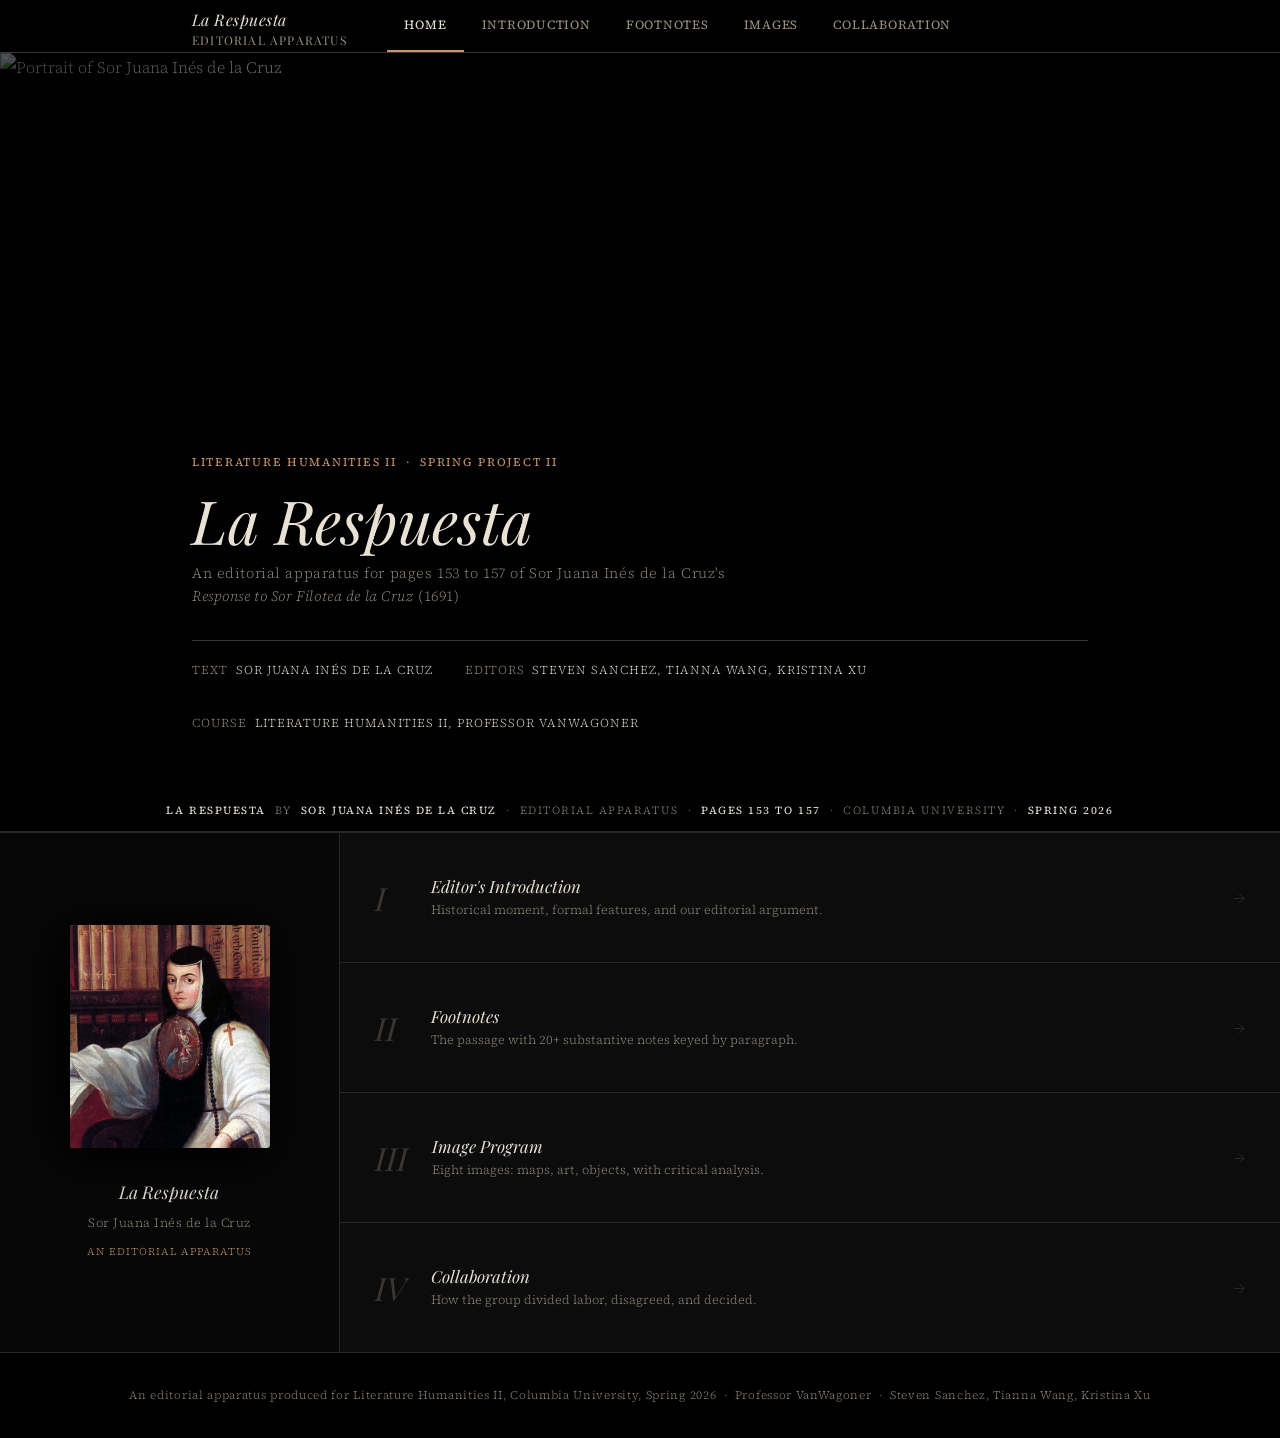
==== commit 8f3ac6e5: "Add cover image and wire it into the edition split layout Co-Authored-By: Claude Sonnet 4.6 <noreply" ====
--- a/index.html
+++ b/index.html
@@ -56,11 +56,7 @@
 
       <div class="edition-cover-col">
         <div class="book-spine-shadow">
-          <!-- Replace with your cover: <img src="assets/images/cover.jpg" alt="Edition cover"> -->
-          <div class="book-cover-placeholder">
-            <span>Book Cover</span>
-            <small>assets/images/cover.jpg</small>
-          </div>
+          <img src="assets/images/cover.jpg" alt="Edition cover">
         </div>
         <div class="edition-cover-meta">
           <div class="edition-cover-title">La Respuesta</div>
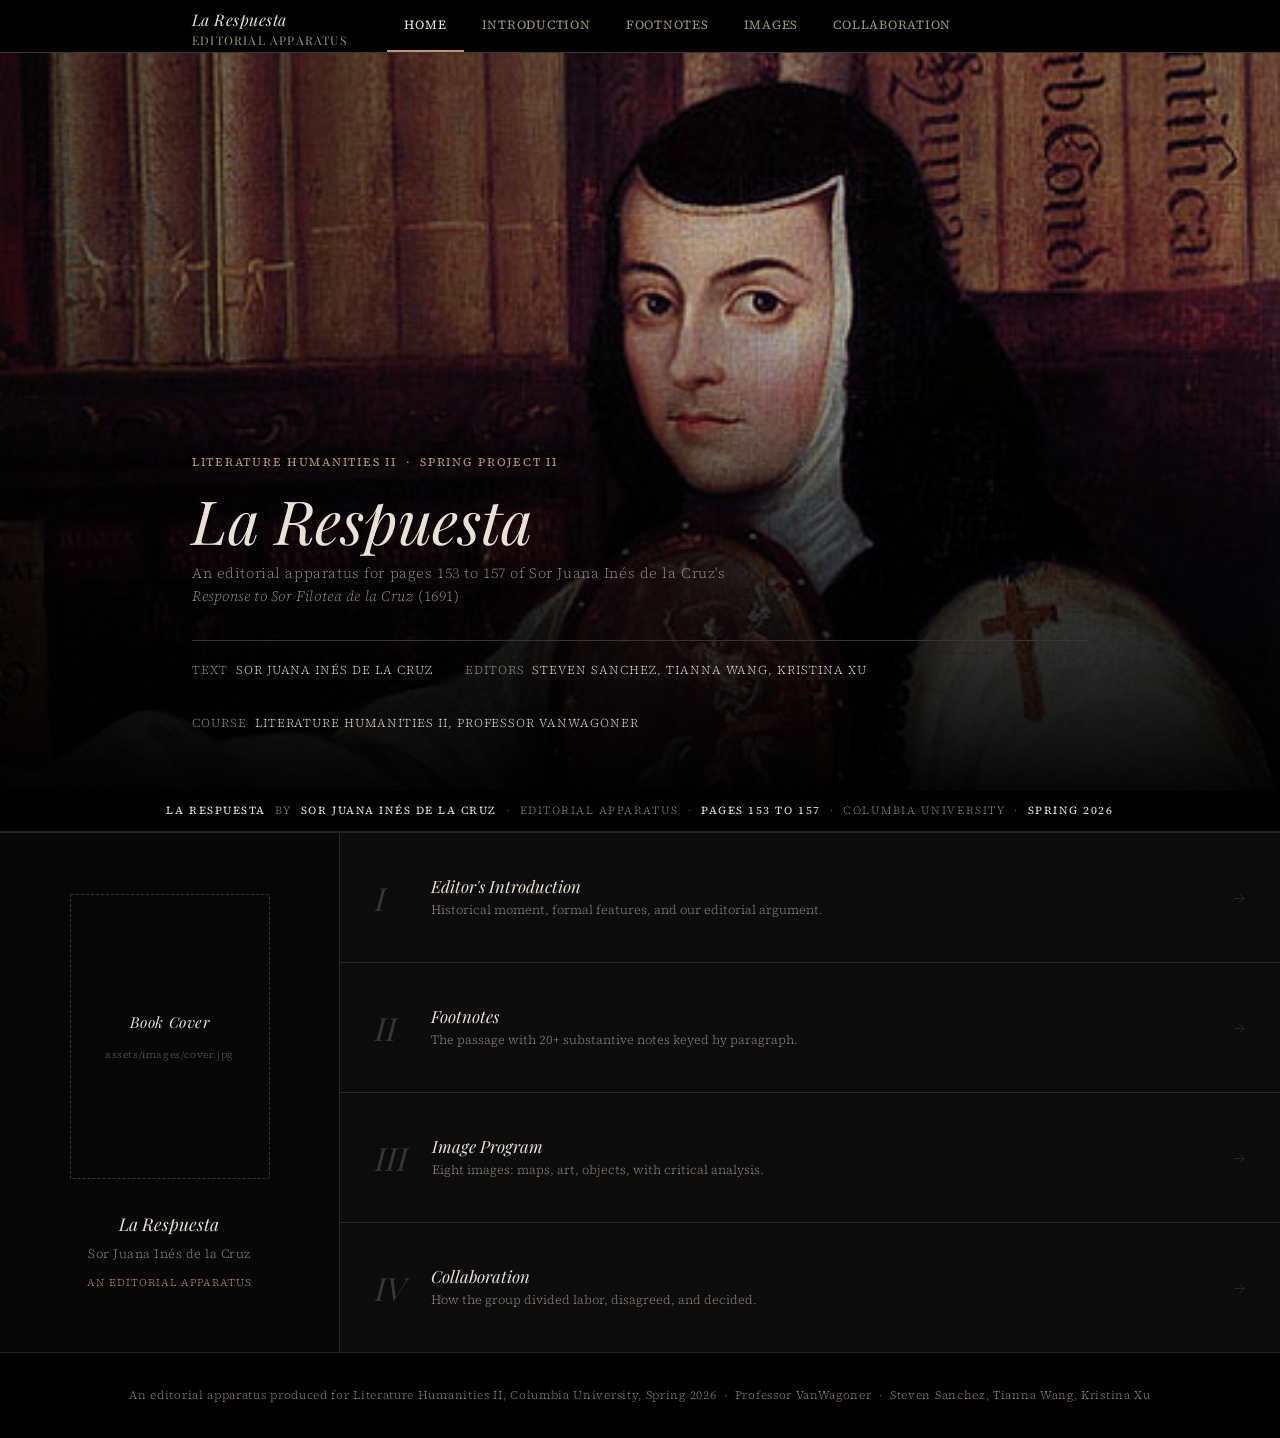
==== commit ee0a9ccf: "Fix: use portrait as hero image, restore book cover placeholder Co-Authored-By: Claude Sonnet 4.6 <n" ====
--- a/index.html
+++ b/index.html
@@ -56,7 +56,11 @@
 
       <div class="edition-cover-col">
         <div class="book-spine-shadow">
-          <img src="assets/images/cover.jpg" alt="Edition cover">
+          <!-- Replace with your cover: <img src="assets/images/cover.jpg" alt="Edition cover"> -->
+          <div class="book-cover-placeholder">
+            <span>Book Cover</span>
+            <small>assets/images/cover.jpg</small>
+          </div>
         </div>
         <div class="edition-cover-meta">
           <div class="edition-cover-title">La Respuesta</div>
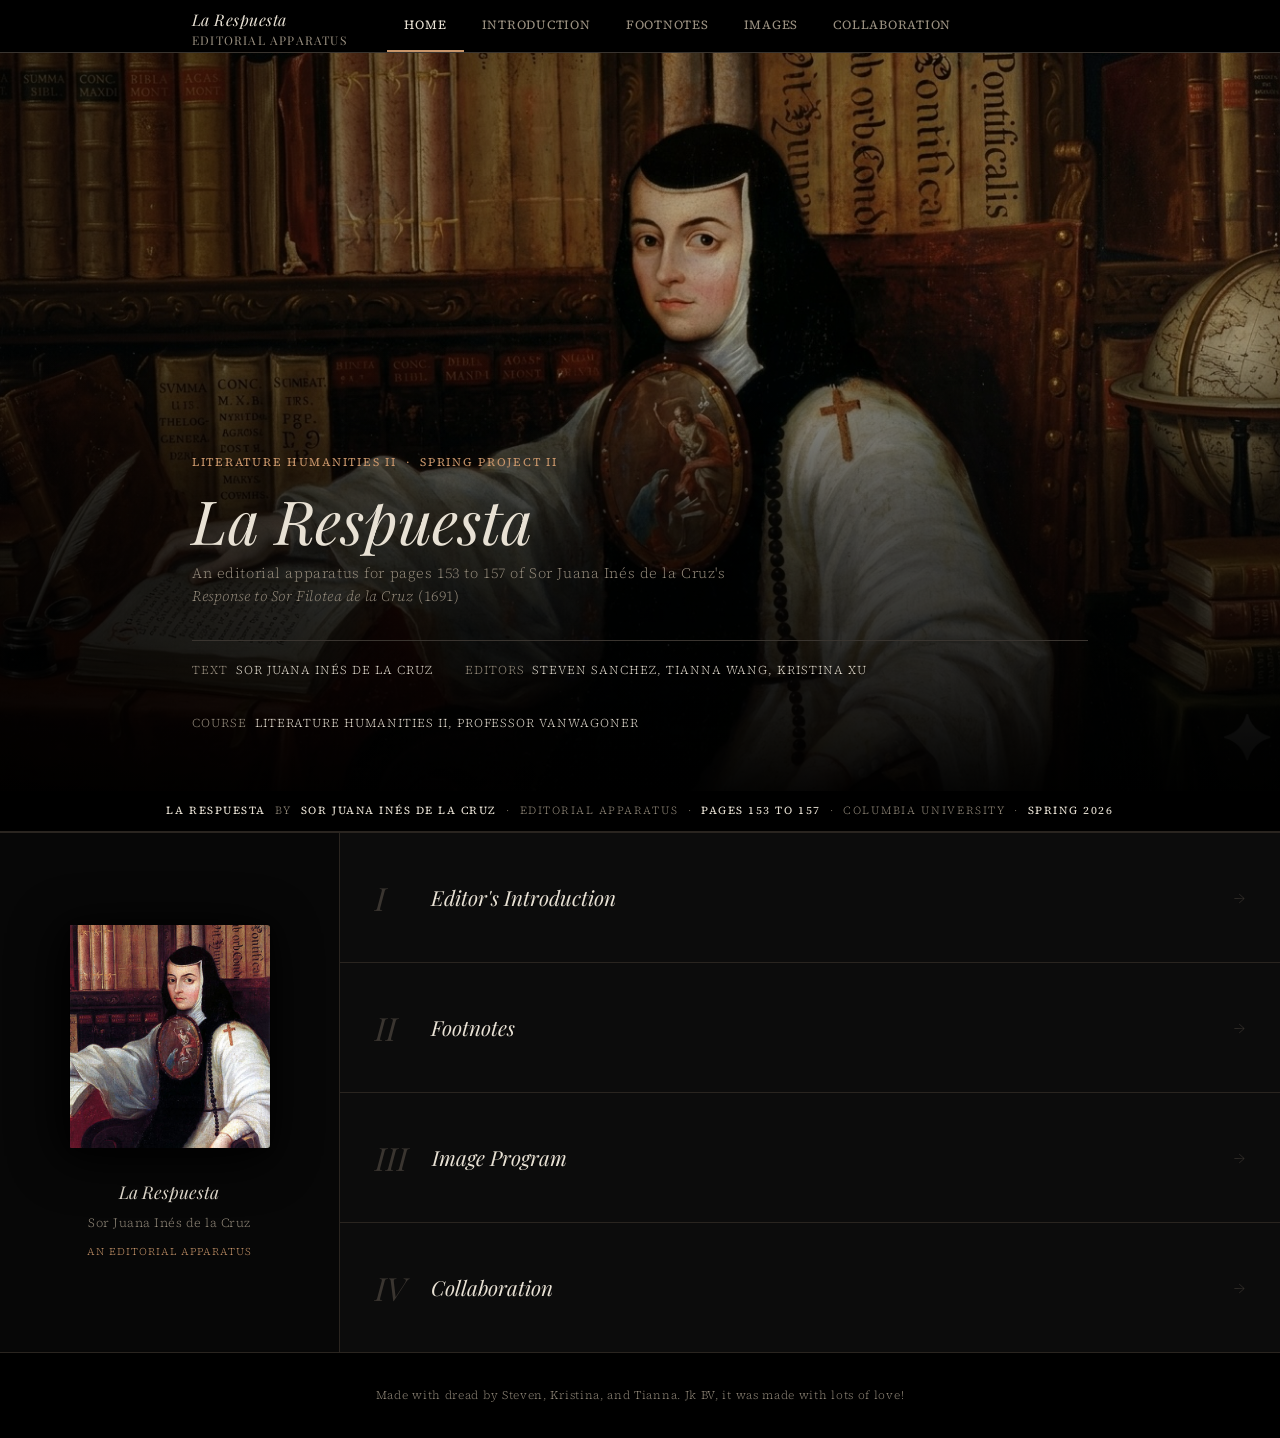
==== commit 37dc426d: "Footer message, remove nav descriptions, bigger nav titles, add cover image" ====
--- a/index.html
+++ b/index.html
@@ -56,11 +56,7 @@
 
       <div class="edition-cover-col">
         <div class="book-spine-shadow">
-          <!-- Replace with your cover: <img src="assets/images/cover.jpg" alt="Edition cover"> -->
-          <div class="book-cover-placeholder">
-            <span>Book Cover</span>
-            <small>assets/images/cover.jpg</small>
-          </div>
+          <img src="assets/images/cover.jpg" alt="Edition cover">
         </div>
         <div class="edition-cover-meta">
           <div class="edition-cover-title">La Respuesta</div>
@@ -74,7 +70,6 @@
           <div class="edition-nav-num">I</div>
           <div class="edition-nav-body">
             <div class="edition-nav-title">Editor's Introduction</div>
-            <div class="edition-nav-desc">Historical moment, formal features, and our editorial argument.</div>
           </div>
           <div class="edition-nav-arrow">&#8594;</div>
         </a>
@@ -82,7 +77,6 @@
           <div class="edition-nav-num">II</div>
           <div class="edition-nav-body">
             <div class="edition-nav-title">Footnotes</div>
-            <div class="edition-nav-desc">The passage with 20+ substantive notes keyed by paragraph.</div>
           </div>
           <div class="edition-nav-arrow">&#8594;</div>
         </a>
@@ -90,7 +84,6 @@
           <div class="edition-nav-num">III</div>
           <div class="edition-nav-body">
             <div class="edition-nav-title">Image Program</div>
-            <div class="edition-nav-desc">Eight images: maps, art, objects, with critical analysis.</div>
           </div>
           <div class="edition-nav-arrow">&#8594;</div>
         </a>
@@ -98,7 +91,6 @@
           <div class="edition-nav-num">IV</div>
           <div class="edition-nav-body">
             <div class="edition-nav-title">Collaboration</div>
-            <div class="edition-nav-desc">How the group divided labor, disagreed, and decided.</div>
           </div>
           <div class="edition-nav-arrow">&#8594;</div>
         </a>
@@ -110,8 +102,7 @@
 
   <footer>
     <p>
-      An editorial apparatus produced for Literature Humanities II, Columbia University, Spring 2026 &nbsp;·&nbsp;
-      Professor VanWagoner &nbsp;·&nbsp; Steven Sanchez, Tianna Wang, Kristina Xu
+      Made with dread by Steven, Kristina, and Tianna. Jk BV, it was made with lots of love!
     </p>
   </footer>
 
--- a/css/style.css
+++ b/css/style.css
@@ -207,6 +207,43 @@
 
 .site-banner strong { color: var(--text); font-weight: 400; }
 
+/* ===== Essay intro styles ===== */
+.intro-essay p {
+  font-size: 1.02rem;
+  line-height: 2;
+  color: #cdc5b8;
+  margin-bottom: 1.6rem;
+  max-width: 680px;
+}
+
+/* Thesis paragraph — set apart visually */
+.intro-essay .thesis-graf {
+  font-family: var(--font-serif);
+  font-style: italic;
+  font-size: 1.12rem;
+  color: var(--text);
+  border-left: 3px solid var(--accent);
+  padding-left: 1.4rem;
+  margin: 2.4rem 0;
+}
+
+/* Inline text citations from the passage */
+.intro-essay q {
+  quotes: "\201C" "\201D";
+  font-style: italic;
+  color: var(--text);
+}
+
+.intro-essay q::before { content: open-quote; }
+.intro-essay q::after  { content: close-quote; }
+
+.intro-essay cite {
+  font-style: normal;
+  font-size: 0.82rem;
+  color: var(--gold);
+  letter-spacing: 0.02em;
+}
+
 /* ===== Edition Split (cover + nav) ===== */
 .edition-split {
   display: grid;
@@ -335,10 +372,9 @@
 .edition-nav-title {
   font-family: var(--font-serif);
   font-style: italic;
-  font-size: 1.05rem;
+  font-size: 1.3rem;
   color: var(--text);
   line-height: 1.3;
-  margin-bottom: 0.25rem;
 }
 
 .edition-nav-desc {
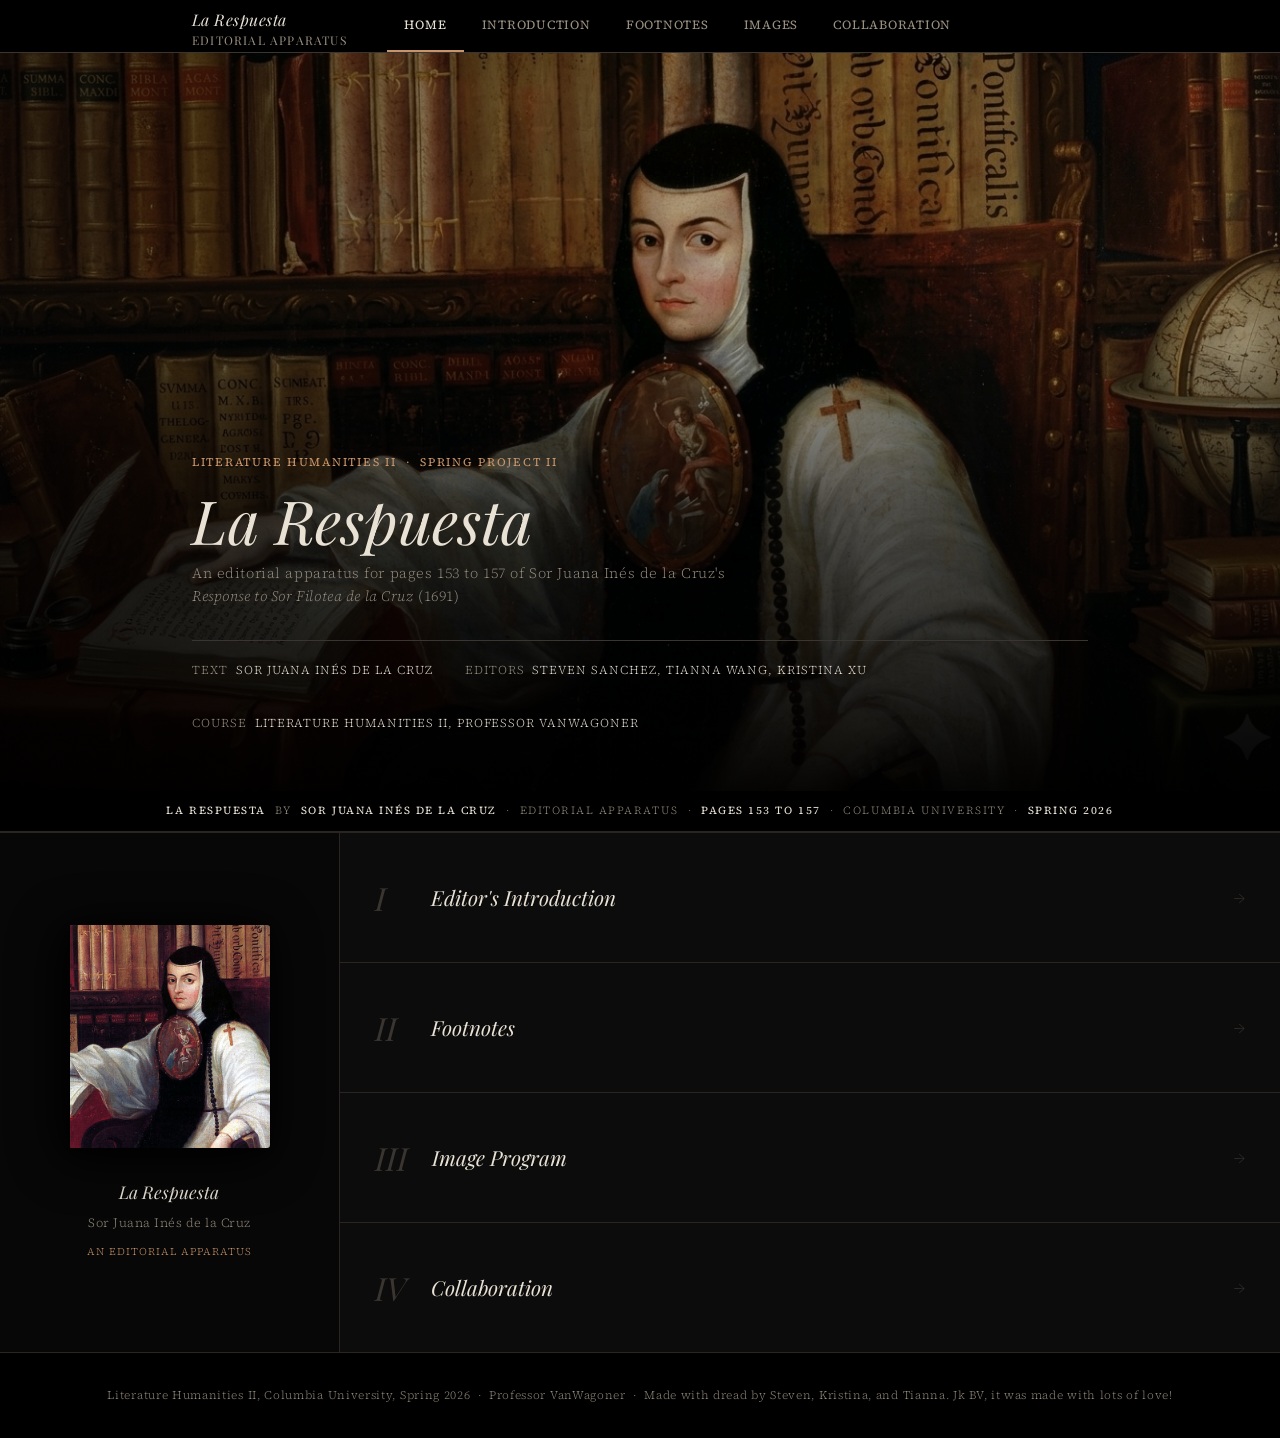
==== commit 4a25e075: "Fix footer, add gitignore, redeploy to refresh cover image" ====
--- a/index.html
+++ b/index.html
@@ -102,7 +102,7 @@
 
   <footer>
     <p>
-      Made with dread by Steven, Kristina, and Tianna. Jk BV, it was made with lots of love!
+      Literature Humanities II, Columbia University, Spring 2026 &nbsp;&middot;&nbsp; Professor VanWagoner &nbsp;&middot;&nbsp; Made with dread by Steven, Kristina, and Tianna. Jk BV, it was made with lots of love!
     </p>
   </footer>
 
